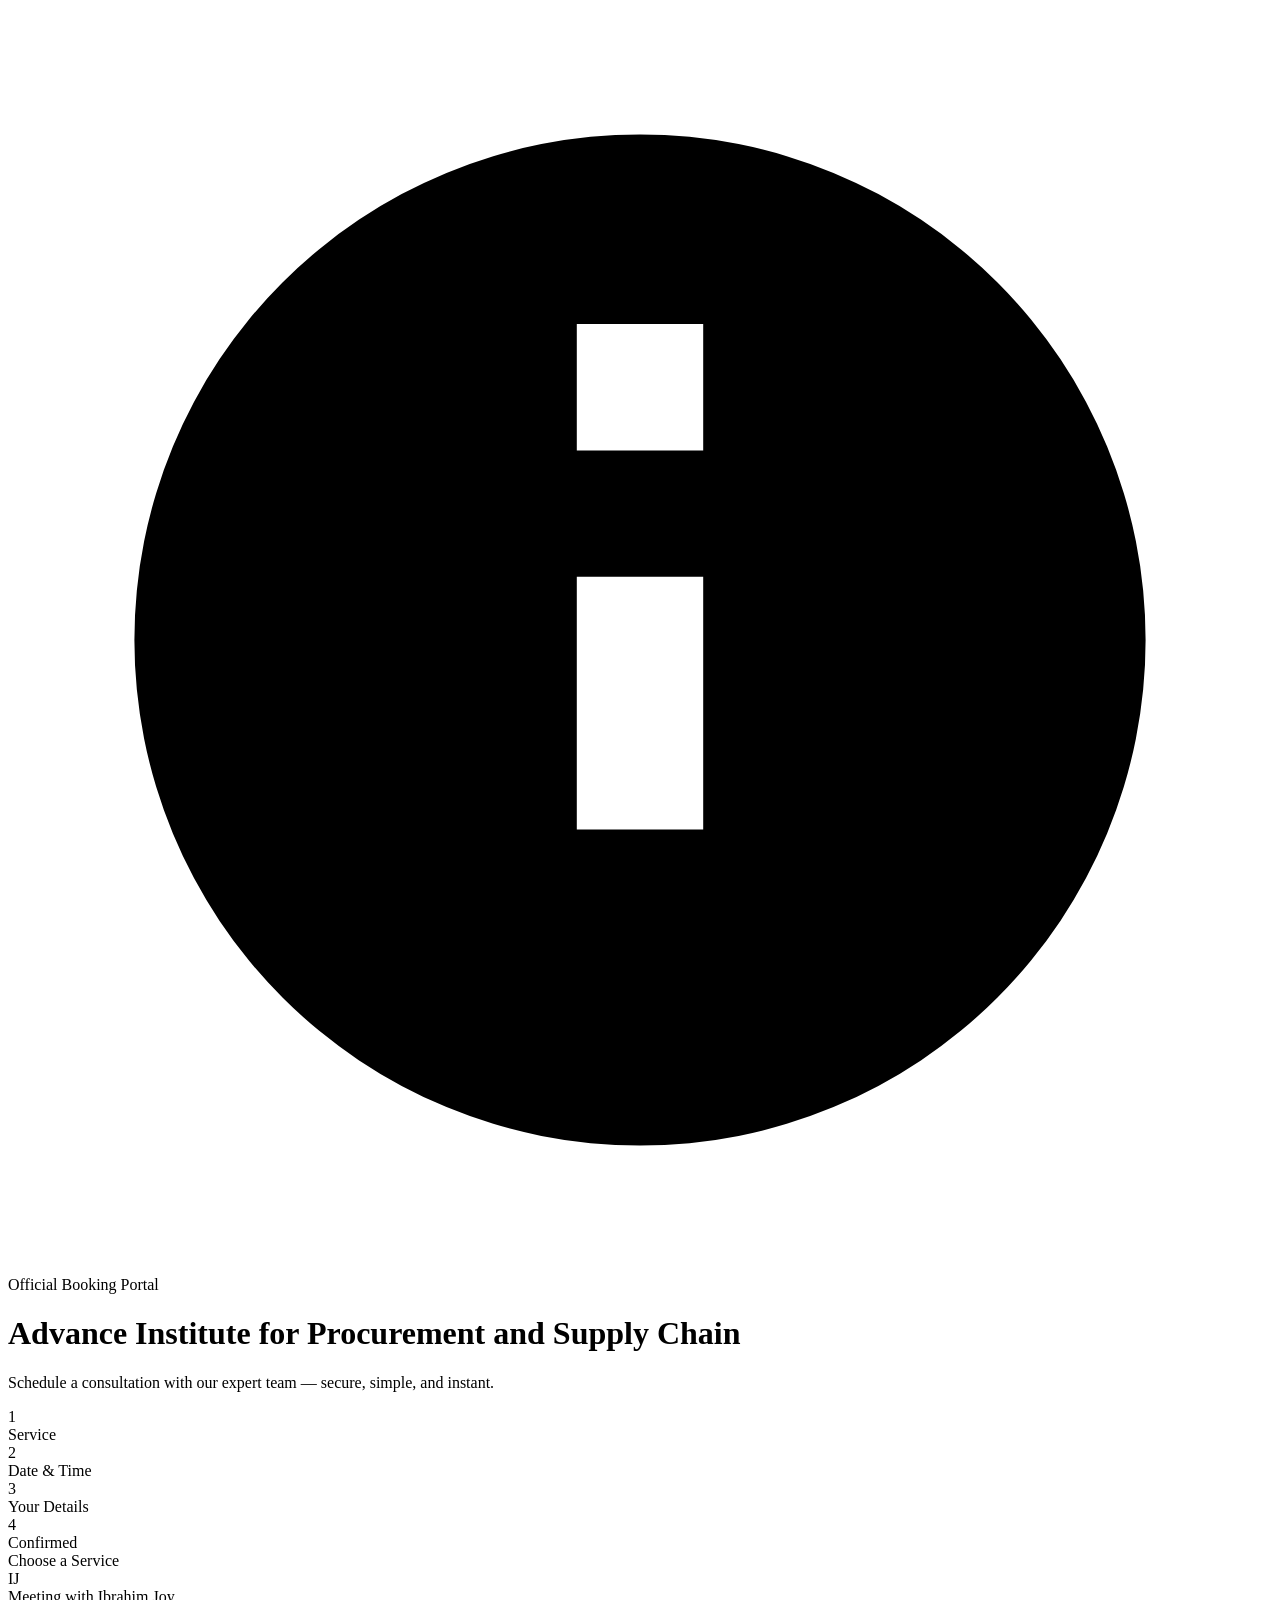
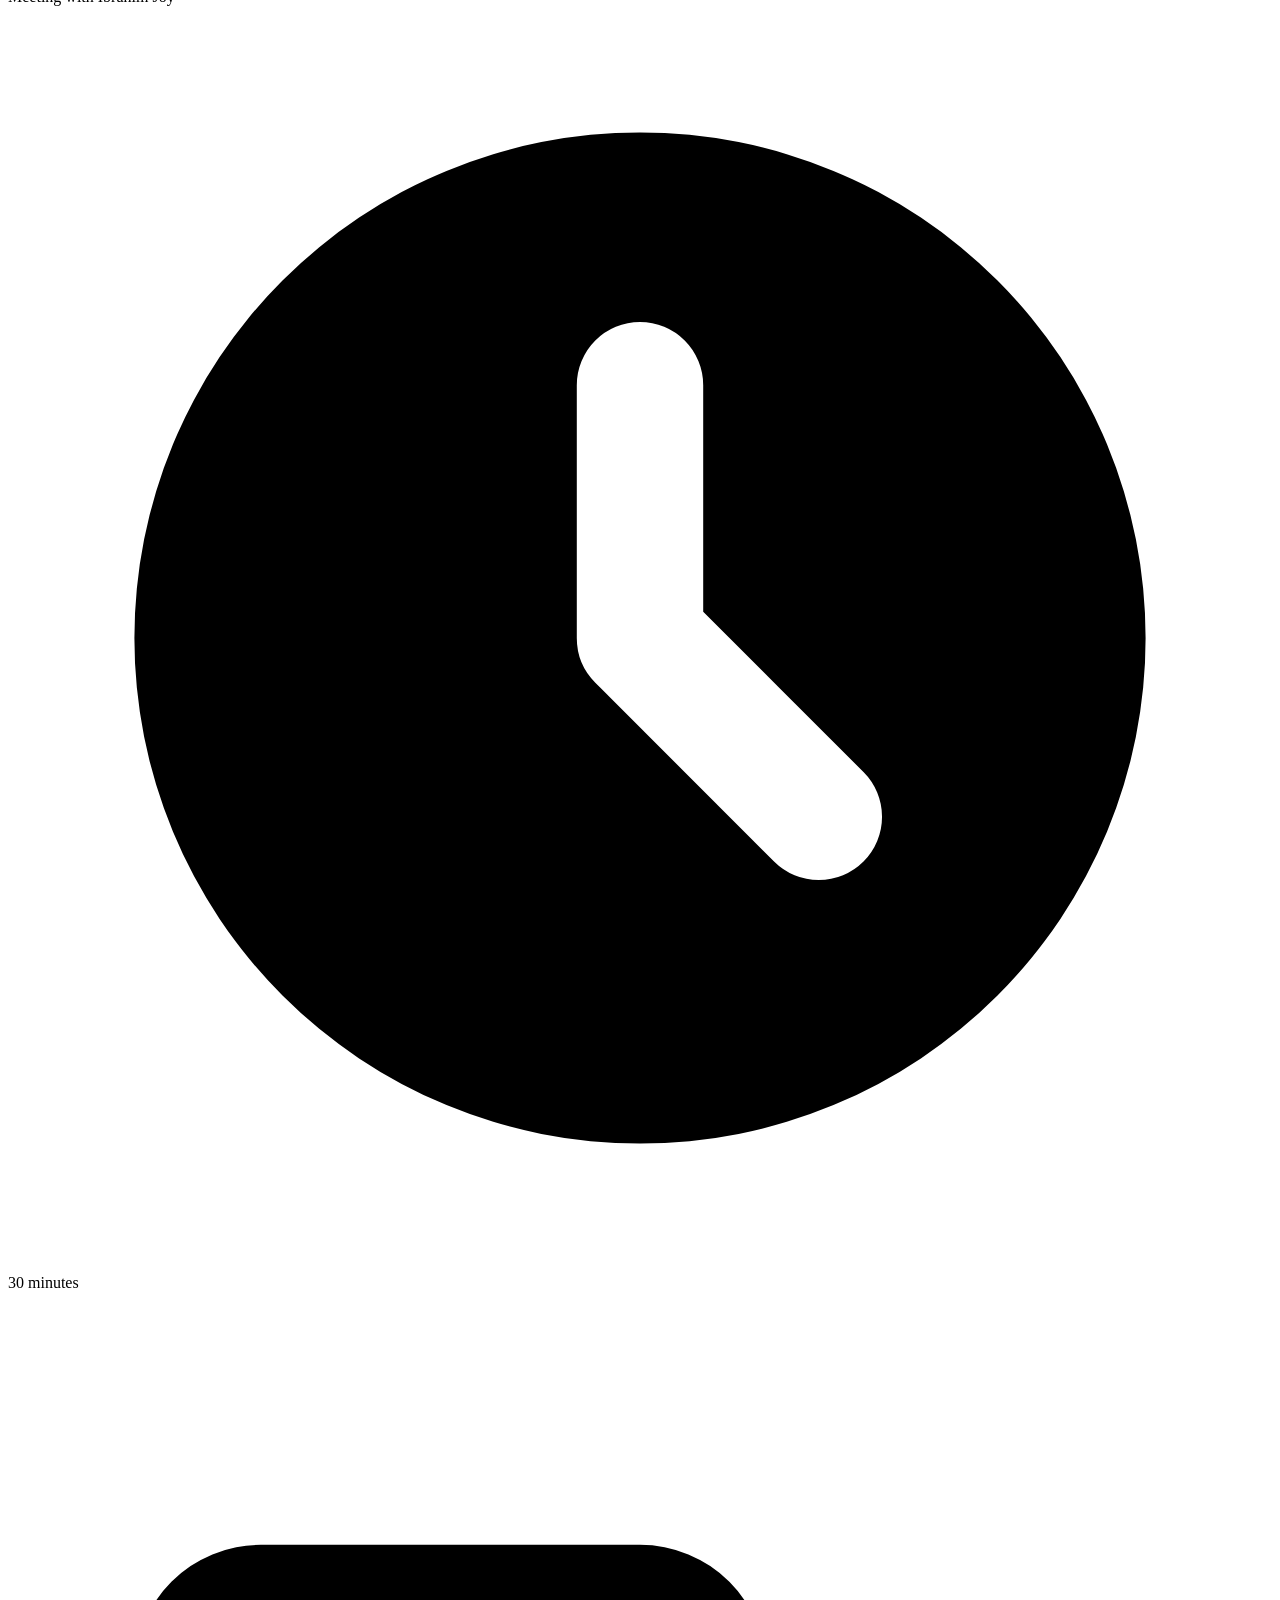
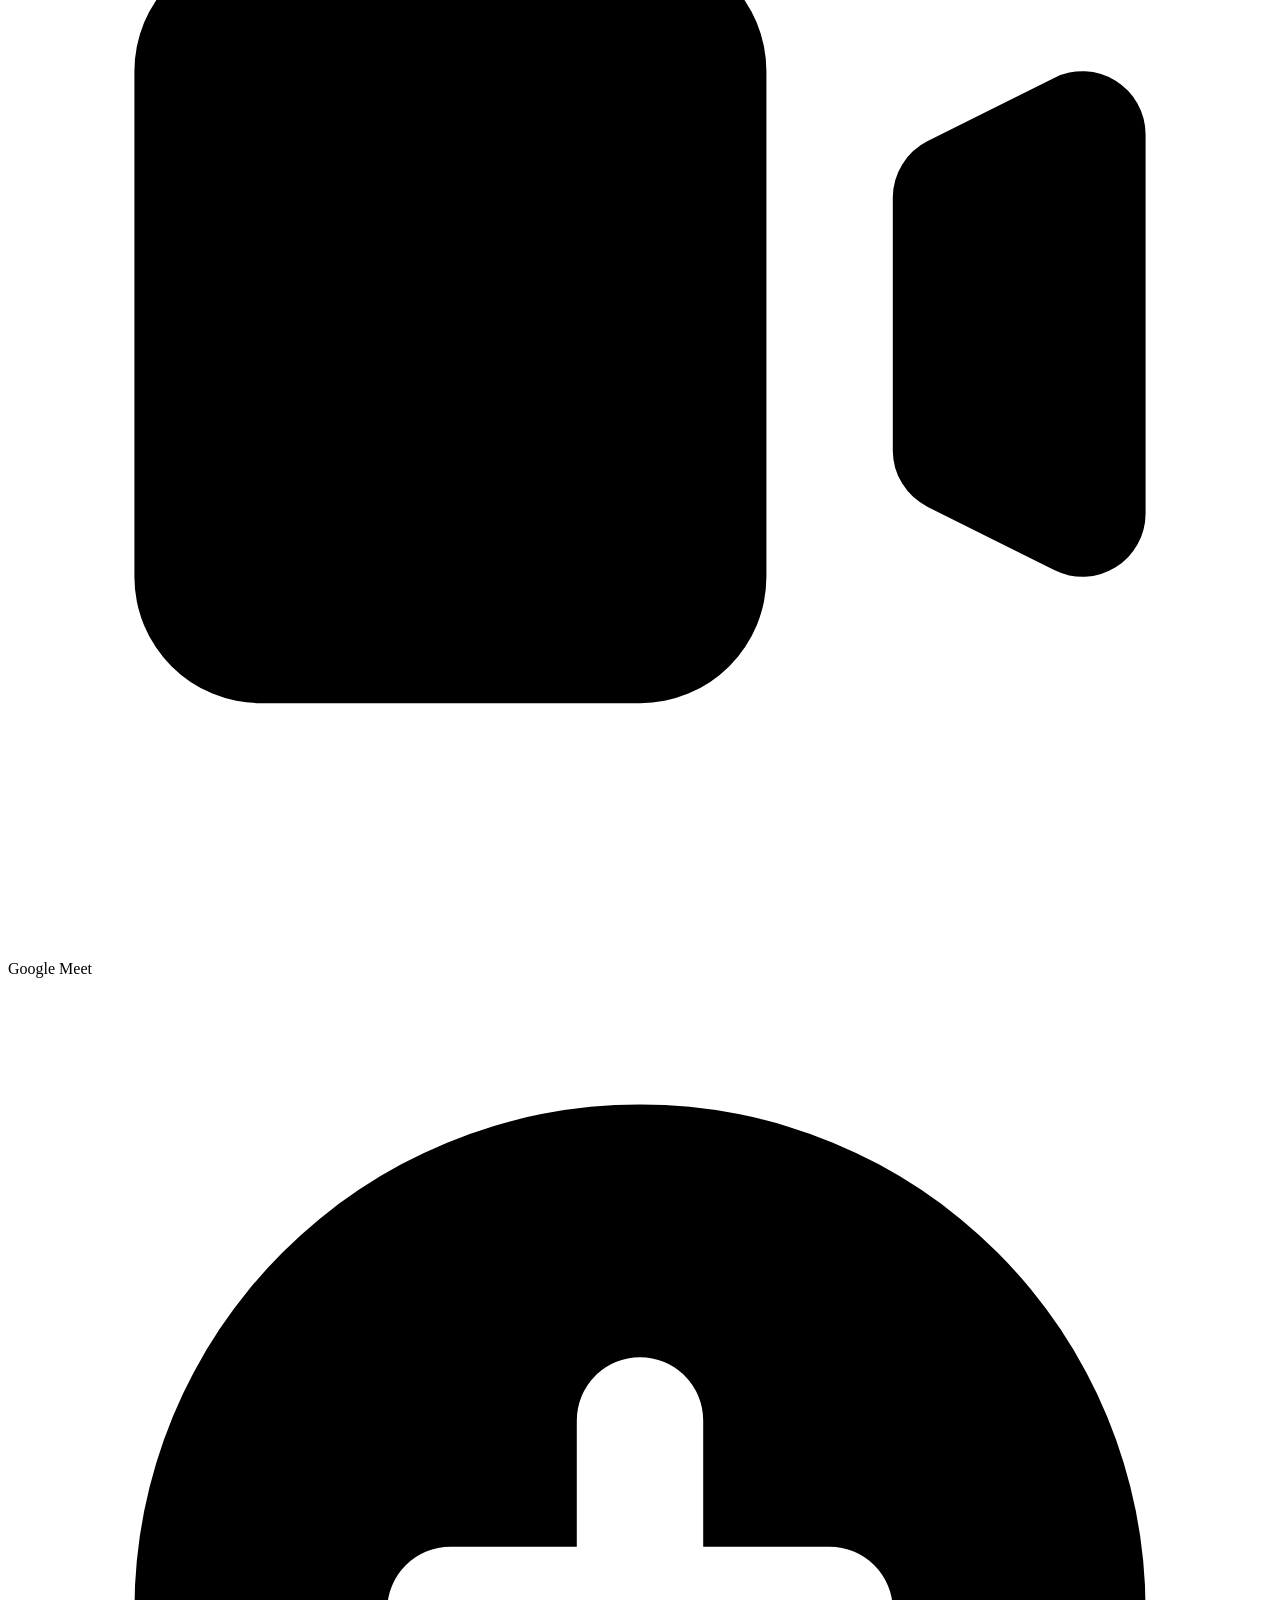
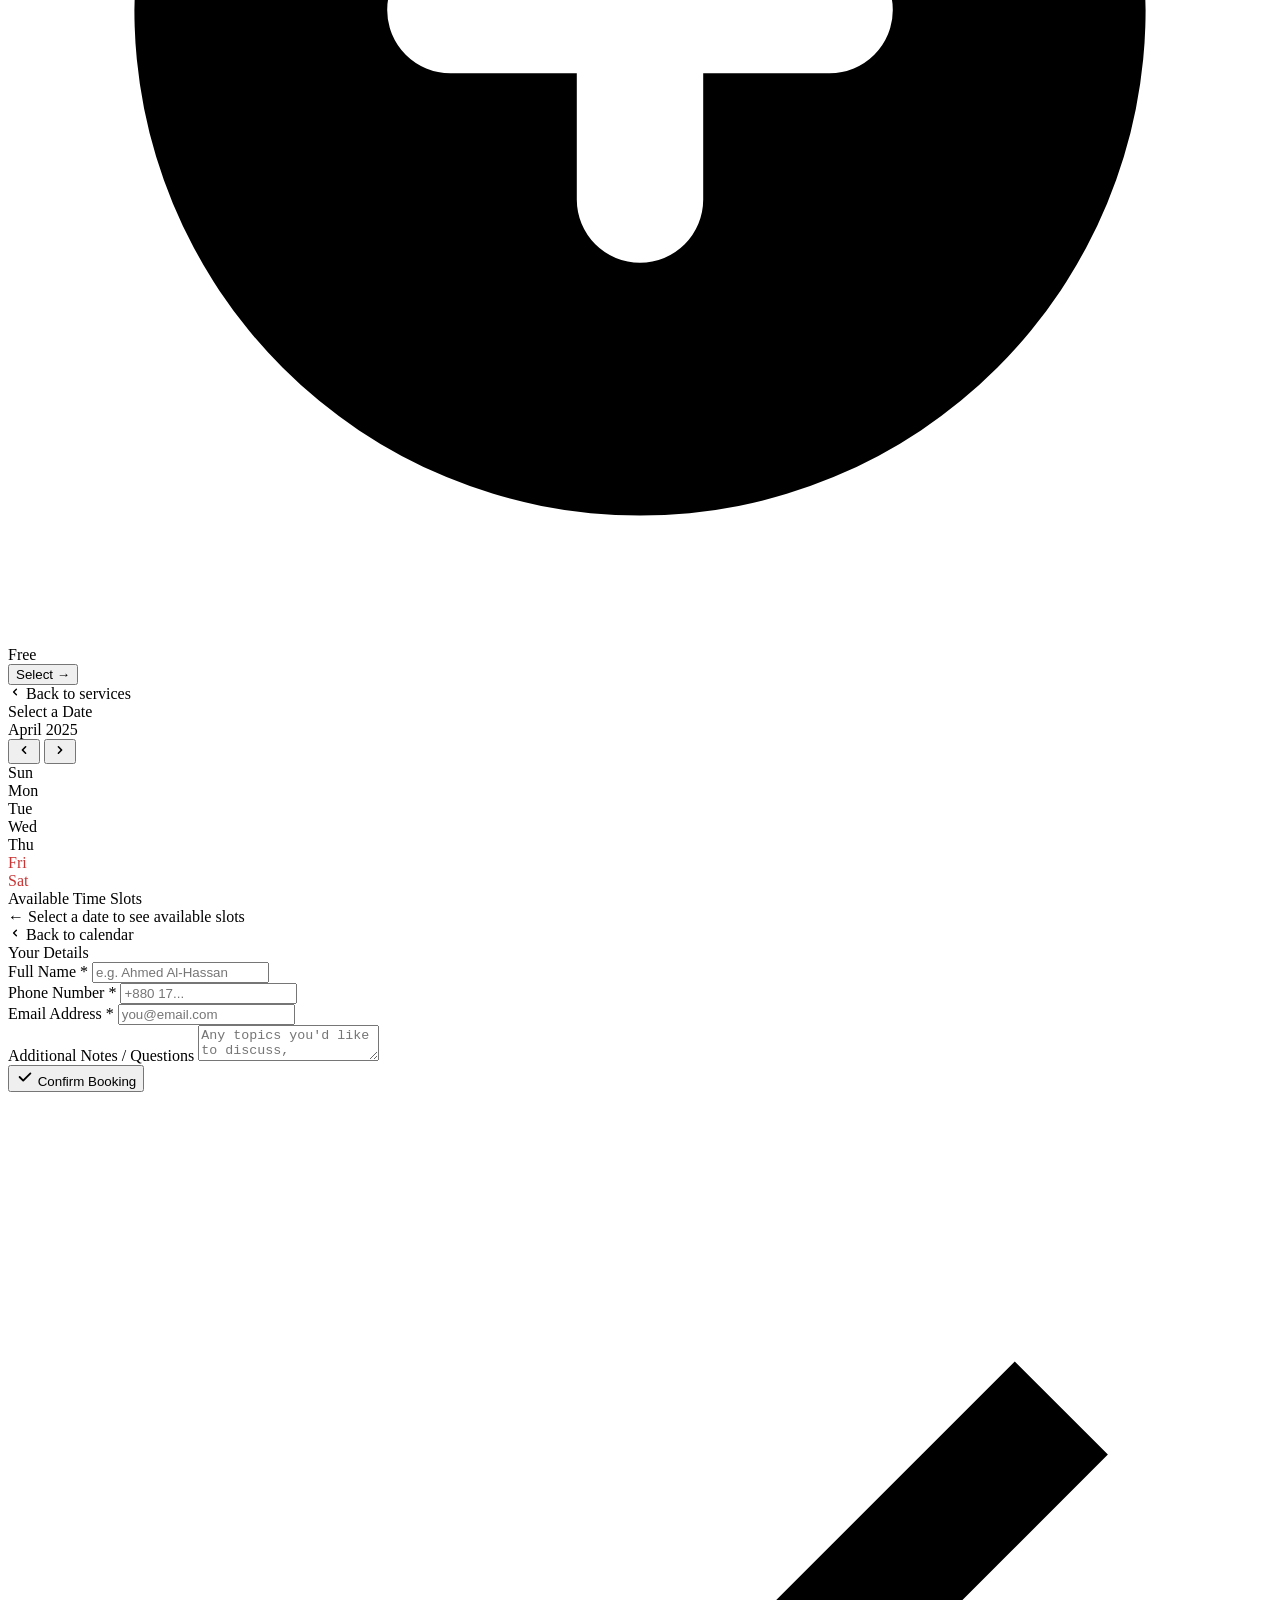
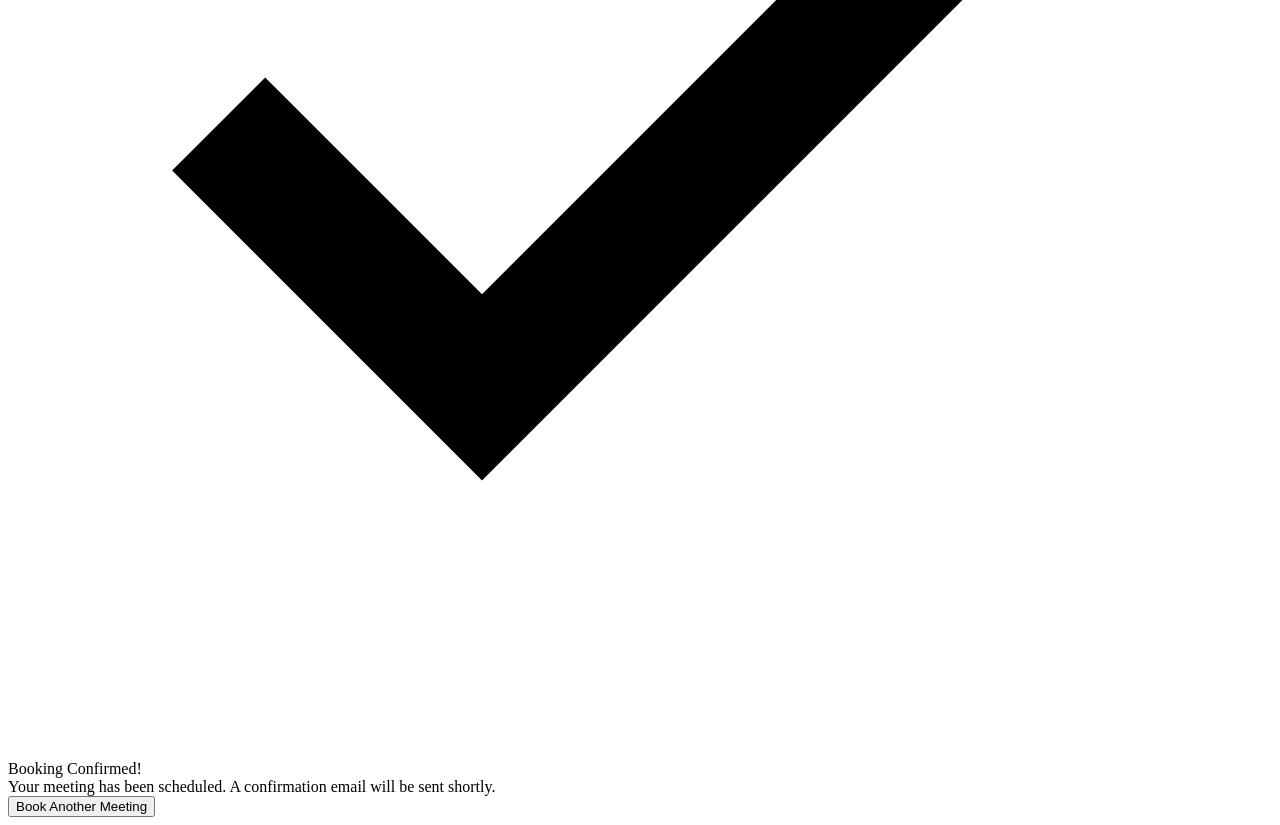
==== index.html @ 9a32832f "Create index.html" ====
<!DOCTYPE html>
<html lang="en">
<head>
  <meta charset="UTF-8" />
  <meta name="viewport" content="width=device-width, initial-scale=1.0" />
  <title>Book a Meeting – Advance Institute for Procurement and Supply Chain</title>
  <link href="https://fonts.googleapis.com/css2?family=Playfair+Display:wght@500;600&family=DM+Sans:wght@300;400;500;600&display=swap" rel="stylesheet" />
  <link rel="stylesheet" href="style.css" />
</head>
<body>

  <!-- ═══════════════ HEADER ═══════════════ -->
  <header>
    <div class="header-inner">
      <div class="header-badge">
        <svg viewBox="0 0 20 20" fill="currentColor"><path d="M10 2a8 8 0 100 16A8 8 0 0010 2zm1 11H9v-4h2v4zm0-6H9V5h2v2z"/></svg>
        Official Booking Portal
      </div>
      <h1>Advance Institute for Procurement and Supply Chain</h1>
      <p class="header-sub">Schedule a consultation with our expert team — secure, simple, and instant.</p>
    </div>
  </header>

  <!-- ═══════════════ MAIN ═══════════════ -->
  <main>

    <!-- STEP INDICATOR -->
    <div class="steps">
      <div class="step active" id="step1-indicator">
        <div class="step-num">1</div><span>Service</span>
      </div>
      <div class="step-line" id="line1"></div>
      <div class="step" id="step2-indicator">
        <div class="step-num">2</div><span>Date &amp; Time</span>
      </div>
      <div class="step-line" id="line2"></div>
      <div class="step" id="step3-indicator">
        <div class="step-num">3</div><span>Your Details</span>
      </div>
      <div class="step-line" id="line3"></div>
      <div class="step" id="step4-indicator">
        <div class="step-num">4</div><span>Confirmed</span>
      </div>
    </div>

    <!-- ── STEP 1: SERVICE ── -->
    <div class="section active" id="section-service">
      <div class="card">
        <div class="card-title">Choose a Service</div>
        <div class="service-item">
          <div class="service-avatar">IJ</div>
          <div class="service-info">
            <div class="service-name">Meeting with Ibrahim Joy</div>
            <div class="service-meta">
              <span class="service-tag">
                <svg viewBox="0 0 20 20" fill="currentColor"><path fill-rule="evenodd" d="M10 18a8 8 0 100-16 8 8 0 000 16zm1-12a1 1 0 10-2 0v4a1 1 0 00.293.707l2.828 2.829a1 1 0 101.415-1.415L11 9.586V6z" clip-rule="evenodd"/></svg>
                30 minutes
              </span>
              <span class="service-tag">
                <svg viewBox="0 0 20 20" fill="currentColor"><path d="M2 6a2 2 0 012-2h6a2 2 0 012 2v8a2 2 0 01-2 2H4a2 2 0 01-2-2V6zM14.553 7.106A1 1 0 0014 8v4a1 1 0 00.553.894l2 1A1 1 0 0018 13V7a1 1 0 00-1.447-.894l-2 1z"/></svg>
                Google Meet
              </span>
              <span class="service-tag">
                <svg viewBox="0 0 20 20" fill="currentColor"><path fill-rule="evenodd" d="M10 18a8 8 0 100-16 8 8 0 000 16zm1-11a1 1 0 10-2 0v2H7a1 1 0 100 2h2v2a1 1 0 102 0v-2h2a1 1 0 100-2h-2V7z" clip-rule="evenodd"/></svg>
                Free
              </span>
            </div>
          </div>
          <button class="btn-select" onclick="goToStep(2)">Select →</button>
        </div>
      </div>
    </div>

    <!-- ── STEP 2: DATE & TIME ── -->
    <div class="section" id="section-datetime">
      <span class="back-link" onclick="goToStep(1)">
        <svg width="14" height="14" viewBox="0 0 20 20" fill="currentColor"><path fill-rule="evenodd" d="M12.707 5.293a1 1 0 010 1.414L9.414 10l3.293 3.293a1 1 0 01-1.414 1.414l-4-4a1 1 0 010-1.414l4-4a1 1 0 011.414 0z" clip-rule="evenodd"/></svg>
        Back to services
      </span>
      <div class="booking-row">
        <!-- Calendar -->
        <div class="card" style="margin-bottom:0">
          <div class="card-title">Select a Date</div>
          <div class="cal-header">
            <div class="cal-month" id="cal-month-label">April 2025</div>
            <div class="cal-nav">
              <button onclick="changeMonth(-1)" title="Previous">
                <svg width="16" height="16" viewBox="0 0 20 20" fill="currentColor"><path fill-rule="evenodd" d="M12.707 5.293a1 1 0 010 1.414L9.414 10l3.293 3.293a1 1 0 01-1.414 1.414l-4-4a1 1 0 010-1.414l4-4a1 1 0 011.414 0z" clip-rule="evenodd"/></svg>
              </button>
              <button onclick="changeMonth(1)" title="Next">
                <svg width="16" height="16" viewBox="0 0 20 20" fill="currentColor"><path fill-rule="evenodd" d="M7.293 14.707a1 1 0 010-1.414L10.586 10 7.293 6.707a1 1 0 011.414-1.414l4 4a1 1 0 010 1.414l-4 4a1 1 0 01-1.414 0z" clip-rule="evenodd"/></svg>
              </button>
            </div>
          </div>
          <div class="cal-grid" id="cal-grid">
            <div class="cal-dow">Sun</div>
            <div class="cal-dow">Mon</div>
            <div class="cal-dow">Tue</div>
            <div class="cal-dow">Wed</div>
            <div class="cal-dow">Thu</div>
            <div class="cal-dow" style="color:#c93535">Fri</div>
            <div class="cal-dow" style="color:#c93535">Sat</div>
          </div>
        </div>
        <!-- Time Slots -->
        <div class="card" style="margin-bottom:0">
          <div class="card-title">Available Time Slots</div>
          <div class="slots-wrap" id="slots-wrap">
            <div class="slots-empty">← Select a date to see available slots</div>
          </div>
        </div>
      </div>
    </div>

    <!-- ── STEP 3: FORM ── -->
    <div class="section" id="section-form">
      <span class="back-link" onclick="goToStep(2)">
        <svg width="14" height="14" viewBox="0 0 20 20" fill="currentColor"><path fill-rule="evenodd" d="M12.707 5.293a1 1 0 010 1.414L9.414 10l3.293 3.293a1 1 0 01-1.414 1.414l-4-4a1 1 0 010-1.414l4-4a1 1 0 011.414 0z" clip-rule="evenodd"/></svg>
        Back to calendar
      </span>
      <div class="card">
        <div class="card-title">Your Details</div>
        <div class="booking-summary" id="booking-summary"></div>
        <div class="form-grid">
          <div class="form-group">
            <label>Full Name <span>*</span></label>
            <input type="text" id="f-name" placeholder="e.g. Ahmed Al-Hassan" autocomplete="name" />
          </div>
          <div class="form-group">
            <label>Phone Number <span>*</span></label>
            <input type="tel" id="f-phone" placeholder="+880 17..." autocomplete="tel" />
          </div>
          <div class="form-group full">
            <label>Email Address <span>*</span></label>
            <input type="email" id="f-email" placeholder="you@email.com" autocomplete="email" />
          </div>
          <div class="form-group full">
            <label>Additional Notes / Questions</label>
            <textarea id="f-notes" placeholder="Any topics you'd like to discuss, questions, or special requirements…"></textarea>
          </div>
        </div>
        <button class="btn-submit" id="submit-btn" onclick="submitBooking()">
          <svg width="18" height="18" viewBox="0 0 20 20" fill="currentColor"><path fill-rule="evenodd" d="M16.707 5.293a1 1 0 010 1.414l-8 8a1 1 0 01-1.414 0l-4-4a1 1 0 011.414-1.414L8 12.586l7.293-7.293a1 1 0 011.414 0z" clip-rule="evenodd"/></svg>
          Confirm Booking
        </button>
      </div>
    </div>

    <!-- ── STEP 4: CONFIRMATION ── -->
    <div class="section" id="section-confirm">
      <div class="card" id="confirm-section">
        <div class="confirm-icon">
          <svg viewBox="0 0 24 24" fill="none" stroke="currentColor" stroke-width="2.5"><polyline points="20 6 9 17 4 12"/></svg>
        </div>
        <div class="confirm-title">Booking Confirmed!</div>
        <div class="confirm-sub">Your meeting has been scheduled. A confirmation email will be sent shortly.</div>
        <div class="confirm-details" id="confirm-details"></div>
        <button class="btn-new" onclick="resetAll()">Book Another Meeting</button>
      </div>
    </div>

  </main>

  <div id="toast"></div>

  <script src="script.js"></script>
</body>
</html>
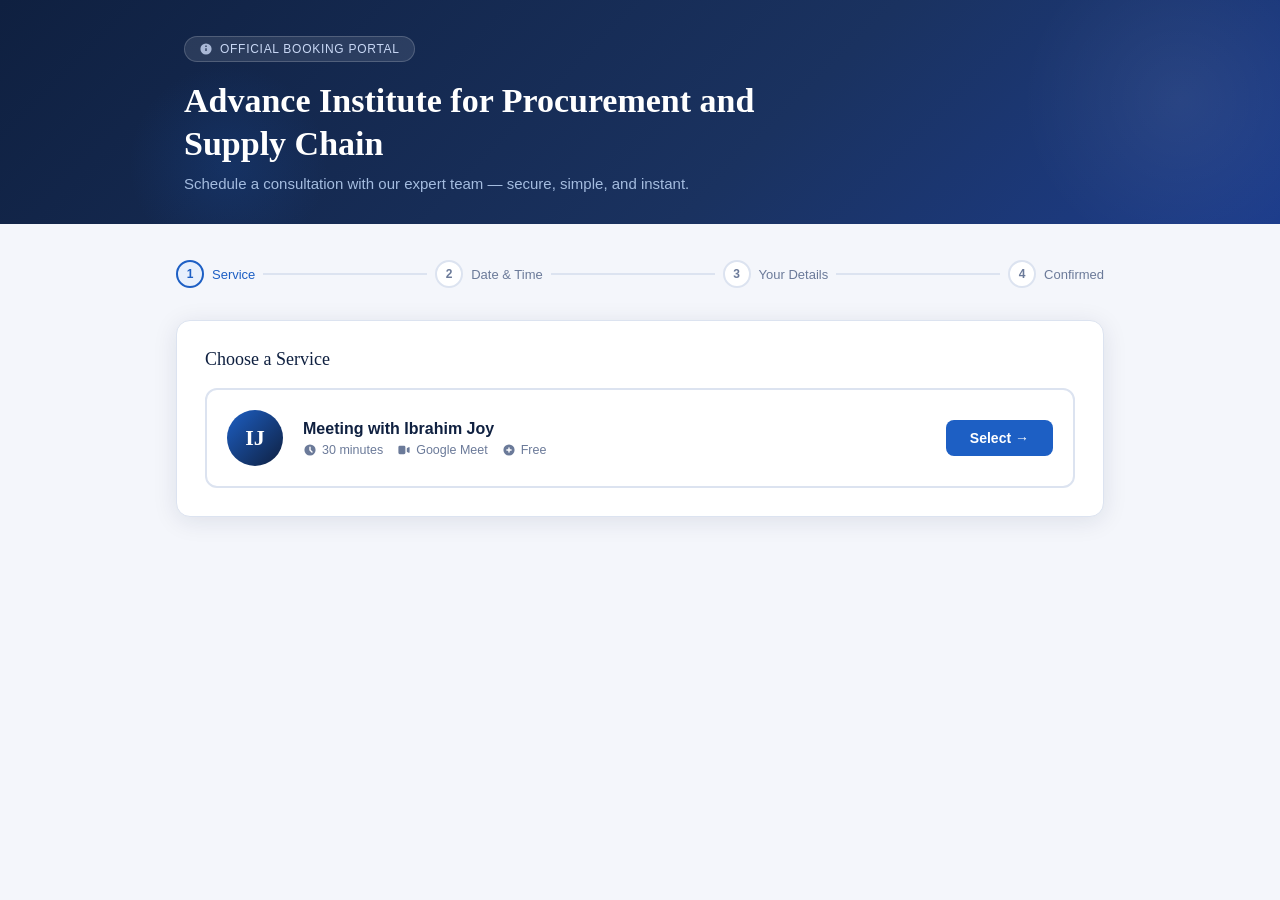
==== commit ca3fe8ef: "Update index.html" ====
--- a/index.html
+++ b/index.html
@@ -3,7 +3,7 @@
 <head>
   <meta charset="UTF-8" />
   <meta name="viewport" content="width=device-width, initial-scale=1.0" />
-  <title>Book a Meeting – Advance Institute for Procurement and Supply Chain</title>
+  <title>Book a Meeting – Advance Institute of Procurement and Supply Chain</title>
   <link href="https://fonts.googleapis.com/css2?family=Playfair+Display:wght@500;600&family=DM+Sans:wght@300;400;500;600&display=swap" rel="stylesheet" />
   <link rel="stylesheet" href="style.css" />
 </head>
--- a/style.css
+++ b/style.css
@@ -0,0 +1,515 @@
+/* ═══════════════════════════════════════════════════════
+   AIPSC Booking System — style.css
+   For: index.html (Public Booking Page)
+═══════════════════════════════════════════════════════ */
+
+/* ── CSS VARIABLES ── */
+:root {
+  --navy:            #0f2040;
+  --navy-mid:        #1a3260;
+  --blue:            #1d5fc4;
+  --blue-light:      #3b7de8;
+  --accent:          #e8a020;
+  --bg:              #f4f6fb;
+  --card:            #ffffff;
+  --border:          #dce3f0;
+  --text:            #1a2340;
+  --text-muted:      #6b7a99;
+  --success:         #1a9e6e;
+  --danger:          #c93535;
+  --slot-avail:      #e8f4ff;
+  --slot-avail-border: #1d5fc4;
+  --slot-booked:     #f5f5f5;
+  --radius:          14px;
+  --shadow:          0 4px 24px rgba(15,32,64,0.10);
+  --shadow-lg:       0 8px 40px rgba(15,32,64,0.16);
+}
+
+/* ── RESET ── */
+*, *::before, *::after {
+  box-sizing: border-box;
+  margin: 0;
+  padding: 0;
+}
+
+body {
+  font-family: 'DM Sans', sans-serif;
+  background: var(--bg);
+  color: var(--text);
+  min-height: 100vh;
+}
+
+/* ════════════════════════════════
+   HEADER
+════════════════════════════════ */
+header {
+  background: linear-gradient(135deg, var(--navy) 0%, var(--navy-mid) 60%, #1d3d8c 100%);
+  color: #fff;
+  padding: 0;
+  position: relative;
+  overflow: hidden;
+}
+header::before {
+  content: '';
+  position: absolute;
+  top: -60px; right: -60px;
+  width: 320px; height: 320px;
+  background: radial-gradient(circle, rgba(255,255,255,0.06) 0%, transparent 70%);
+  border-radius: 50%;
+}
+header::after {
+  content: '';
+  position: absolute;
+  bottom: -40px; left: 10%;
+  width: 200px; height: 200px;
+  background: radial-gradient(circle, rgba(29,95,196,0.18) 0%, transparent 70%);
+  border-radius: 50%;
+}
+
+.header-inner {
+  max-width: 960px;
+  margin: 0 auto;
+  padding: 36px 24px 32px;
+  position: relative;
+  z-index: 1;
+}
+
+.header-badge {
+  display: inline-flex;
+  align-items: center;
+  gap: 7px;
+  background: rgba(255,255,255,0.1);
+  border: 1px solid rgba(255,255,255,0.18);
+  border-radius: 99px;
+  padding: 5px 14px;
+  font-size: 12px;
+  font-weight: 500;
+  letter-spacing: 0.06em;
+  text-transform: uppercase;
+  color: #c9d8f5;
+  margin-bottom: 18px;
+}
+.header-badge svg { width: 14px; height: 14px; opacity: 0.8; }
+
+h1 {
+  font-family: 'Playfair Display', serif;
+  font-size: clamp(22px, 4vw, 34px);
+  font-weight: 600;
+  line-height: 1.25;
+  color: #fff;
+  max-width: 600px;
+}
+
+.header-sub {
+  margin-top: 10px;
+  color: #a4bcdf;
+  font-size: 15px;
+  font-weight: 300;
+}
+
+/* ════════════════════════════════
+   MAIN LAYOUT
+════════════════════════════════ */
+main {
+  max-width: 960px;
+  margin: 0 auto;
+  padding: 36px 16px 60px;
+}
+
+/* ════════════════════════════════
+   STEP INDICATOR
+════════════════════════════════ */
+.steps {
+  display: flex;
+  align-items: center;
+  margin-bottom: 32px;
+}
+.step {
+  display: flex;
+  align-items: center;
+  gap: 8px;
+  font-size: 13px;
+  font-weight: 500;
+  color: var(--text-muted);
+  transition: color 0.3s;
+}
+.step.active { color: var(--blue); }
+.step.done   { color: var(--success); }
+
+.step-num {
+  width: 28px; height: 28px;
+  border-radius: 50%;
+  border: 2px solid var(--border);
+  display: flex; align-items: center; justify-content: center;
+  font-size: 12px; font-weight: 600;
+  background: #fff;
+  transition: all 0.3s;
+}
+.step.active .step-num {
+  border-color: var(--blue);
+  color: var(--blue);
+  background: #e8f0fc;
+}
+.step.done .step-num {
+  border-color: var(--success);
+  background: var(--success);
+  color: #fff;
+}
+
+.step-line {
+  flex: 1;
+  height: 2px;
+  background: var(--border);
+  margin: 0 8px;
+  min-width: 20px;
+}
+.step-line.done { background: var(--success); }
+
+/* ════════════════════════════════
+   CARDS
+════════════════════════════════ */
+.card {
+  background: var(--card);
+  border-radius: var(--radius);
+  box-shadow: var(--shadow);
+  border: 1px solid var(--border);
+  padding: 28px;
+  margin-bottom: 24px;
+}
+.card-title {
+  font-family: 'Playfair Display', serif;
+  font-size: 18px;
+  font-weight: 500;
+  color: var(--navy);
+  margin-bottom: 18px;
+}
+
+/* ════════════════════════════════
+   SERVICE CARD
+════════════════════════════════ */
+.service-item {
+  display: flex;
+  align-items: center;
+  gap: 20px;
+  padding: 20px;
+  border: 2px solid var(--border);
+  border-radius: 12px;
+  transition: border-color 0.2s, box-shadow 0.2s;
+}
+.service-item:hover {
+  border-color: var(--blue-light);
+  box-shadow: 0 2px 12px rgba(29,95,196,0.1);
+}
+
+.service-avatar {
+  width: 56px; height: 56px;
+  border-radius: 50%;
+  background: linear-gradient(135deg, var(--blue) 0%, var(--navy) 100%);
+  display: flex; align-items: center; justify-content: center;
+  color: #fff;
+  font-family: 'Playfair Display', serif;
+  font-size: 22px; font-weight: 600;
+  flex-shrink: 0;
+}
+.service-info { flex: 1; }
+.service-name { font-size: 16px; font-weight: 600; color: var(--navy); }
+.service-meta { display: flex; gap: 14px; margin-top: 5px; flex-wrap: wrap; }
+.service-tag {
+  display: inline-flex; align-items: center; gap: 5px;
+  font-size: 12.5px; color: var(--text-muted);
+}
+.service-tag svg { width: 14px; height: 14px; }
+
+.btn-select {
+  padding: 10px 24px;
+  background: var(--blue);
+  color: #fff;
+  border: none; border-radius: 8px;
+  font-family: 'DM Sans', sans-serif;
+  font-size: 14px; font-weight: 600;
+  cursor: pointer;
+  transition: background 0.2s, transform 0.1s;
+  white-space: nowrap;
+}
+.btn-select:hover  { background: var(--blue-light); }
+.btn-select:active { transform: scale(0.97); }
+
+/* ════════════════════════════════
+   BOOKING ROW (Calendar + Slots)
+════════════════════════════════ */
+.booking-row {
+  display: grid;
+  grid-template-columns: 1fr 1fr;
+  gap: 20px;
+}
+
+/* ════════════════════════════════
+   CALENDAR
+════════════════════════════════ */
+.cal-header {
+  display: flex; align-items: center; justify-content: space-between;
+  margin-bottom: 18px;
+}
+.cal-month {
+  font-family: 'Playfair Display', serif;
+  font-size: 17px; font-weight: 500; color: var(--navy);
+}
+.cal-nav { display: flex; gap: 6px; }
+.cal-nav button {
+  width: 32px; height: 32px;
+  border-radius: 8px;
+  border: 1px solid var(--border);
+  background: #fff;
+  cursor: pointer;
+  display: flex; align-items: center; justify-content: center;
+  transition: background 0.2s;
+}
+.cal-nav button:hover { background: var(--bg); }
+
+.cal-grid {
+  display: grid;
+  grid-template-columns: repeat(7, 1fr);
+  gap: 3px;
+}
+.cal-dow {
+  text-align: center;
+  font-size: 11px; font-weight: 600;
+  color: var(--text-muted);
+  text-transform: uppercase;
+  letter-spacing: 0.04em;
+  padding: 4px 0 8px;
+}
+.cal-day {
+  aspect-ratio: 1;
+  display: flex; align-items: center; justify-content: center;
+  border-radius: 8px;
+  font-size: 13.5px;
+  cursor: pointer;
+  transition: all 0.15s;
+  border: 2px solid transparent;
+  position: relative;
+}
+.cal-day:hover:not(.disabled):not(.past):not(.empty) {
+  background: var(--slot-avail);
+  border-color: var(--blue-light);
+}
+.cal-day.selected  { background: var(--blue); color: #fff; border-color: var(--blue); font-weight: 600; }
+.cal-day.disabled  { color: #ccd3e0; cursor: not-allowed; }
+.cal-day.past      { color: #ccd3e0; cursor: not-allowed; }
+.cal-day.today:not(.selected) { font-weight: 700; color: var(--blue); }
+.cal-day.empty     { cursor: default; }
+
+/* availability dot */
+.cal-day.has-slots::after {
+  content: '';
+  position: absolute; bottom: 3px;
+  width: 4px; height: 4px;
+  border-radius: 50%;
+  background: var(--accent);
+}
+.cal-day.selected::after { background: rgba(255,255,255,0.6); }
+
+/* ════════════════════════════════
+   TIME SLOTS
+════════════════════════════════ */
+.slots-wrap { min-height: 200px; }
+.slots-date-label {
+  font-size: 13px; font-weight: 600;
+  color: var(--text-muted);
+  margin-bottom: 14px;
+  text-transform: uppercase;
+  letter-spacing: 0.05em;
+}
+.slots-tz-note {
+  font-size: 12px; color: var(--text-muted);
+  background: #f4f6fb;
+  border-radius: 6px;
+  padding: 7px 10px;
+  margin-bottom: 12px;
+}
+.slots-grid {
+  display: grid;
+  grid-template-columns: 1fr 1fr;
+  gap: 8px;
+}
+.slot-btn {
+  padding: 11px 6px;
+  border: 2px solid var(--slot-avail-border);
+  border-radius: 9px;
+  background: var(--slot-avail);
+  color: var(--blue);
+  font-family: 'DM Sans', sans-serif;
+  font-size: 13px; font-weight: 600;
+  cursor: pointer; text-align: center;
+  transition: all 0.15s;
+  line-height: 1.35;
+}
+.slot-btn:hover         { background: var(--blue); color: #fff; border-color: var(--blue); }
+.slot-btn.booked        { border-color: var(--border); background: var(--slot-booked); color: #bbb; cursor: not-allowed; font-weight: 400; text-decoration: line-through; }
+.slot-btn.selected-slot { background: var(--blue); color: #fff; border-color: var(--blue); }
+.slots-empty            { color: var(--text-muted); font-size: 14px; padding: 28px 0; text-align: center; }
+
+/* ════════════════════════════════
+   BOOKING FORM
+════════════════════════════════ */
+.form-grid {
+  display: grid;
+  grid-template-columns: 1fr 1fr;
+  gap: 16px;
+}
+.form-group { display: flex; flex-direction: column; gap: 6px; }
+.form-group.full { grid-column: 1 / -1; }
+
+label { font-size: 13px; font-weight: 600; color: var(--navy); }
+label span { color: var(--danger); margin-left: 2px; }
+
+input, textarea {
+  padding: 11px 14px;
+  border: 1.5px solid var(--border);
+  border-radius: 9px;
+  font-family: 'DM Sans', sans-serif;
+  font-size: 14px; color: var(--text);
+  background: #fcfdff;
+  outline: none;
+  transition: border-color 0.2s, box-shadow 0.2s;
+}
+input:focus, textarea:focus {
+  border-color: var(--blue);
+  box-shadow: 0 0 0 3px rgba(29,95,196,0.1);
+}
+textarea { resize: vertical; min-height: 80px; }
+
+.booking-summary {
+  background: var(--bg);
+  border-radius: 10px; border: 1px solid var(--border);
+  padding: 14px 16px; margin-bottom: 20px;
+  display: flex; flex-wrap: wrap; gap: 10px 28px;
+}
+.summary-item { font-size: 13px; }
+.summary-label { color: var(--text-muted); font-weight: 500; }
+.summary-val   { font-weight: 600; color: var(--navy); }
+
+.btn-submit {
+  width: 100%;
+  padding: 14px;
+  background: linear-gradient(135deg, var(--blue) 0%, var(--navy-mid) 100%);
+  color: #fff; border: none; border-radius: 10px;
+  font-family: 'DM Sans', sans-serif;
+  font-size: 15px; font-weight: 600;
+  cursor: pointer;
+  transition: opacity 0.2s, transform 0.1s;
+  margin-top: 4px;
+  display: flex; align-items: center; justify-content: center; gap: 8px;
+}
+.btn-submit:hover   { opacity: 0.92; }
+.btn-submit:active  { transform: scale(0.99); }
+.btn-submit:disabled{ opacity: 0.55; cursor: not-allowed; }
+
+/* ════════════════════════════════
+   CONFIRMATION
+════════════════════════════════ */
+#confirm-section { text-align: center; padding: 52px 24px; }
+
+.confirm-icon {
+  width: 72px; height: 72px;
+  border-radius: 50%;
+  background: linear-gradient(135deg, #1a9e6e 0%, #0d7a52 100%);
+  display: flex; align-items: center; justify-content: center;
+  margin: 0 auto 24px;
+  box-shadow: 0 8px 24px rgba(26,158,110,0.25);
+}
+.confirm-icon svg { width: 36px; height: 36px; color: #fff; }
+
+.confirm-title {
+  font-family: 'Playfair Display', serif;
+  font-size: 26px; color: var(--navy); margin-bottom: 10px;
+}
+.confirm-sub { color: var(--text-muted); font-size: 15px; margin-bottom: 28px; }
+
+.confirm-details {
+  background: var(--bg);
+  border: 1px solid var(--border);
+  border-radius: var(--radius);
+  padding: 22px 24px;
+  text-align: left;
+  max-width: 460px;
+  margin: 0 auto 28px;
+  display: flex; flex-direction: column; gap: 14px;
+}
+.confirm-row { display: flex; gap: 12px; align-items: flex-start; }
+.confirm-row svg { width: 18px; height: 18px; color: var(--blue); flex-shrink: 0; margin-top: 1px; }
+.confirm-row-val   { font-size: 14px; }
+.confirm-row-label { font-size: 12px; color: var(--text-muted); }
+.confirm-row-main  { font-weight: 600; color: var(--navy); }
+
+.btn-new {
+  padding: 12px 28px;
+  border: 2px solid var(--blue); background: #fff; color: var(--blue);
+  border-radius: 9px;
+  font-family: 'DM Sans', sans-serif;
+  font-size: 14px; font-weight: 600;
+  cursor: pointer; transition: background 0.2s;
+}
+.btn-new:hover { background: #e8f0fc; }
+
+/* ════════════════════════════════
+   BACK LINK
+════════════════════════════════ */
+.back-link {
+  display: inline-flex; align-items: center; gap: 6px;
+  font-size: 13px; color: var(--text-muted);
+  cursor: pointer; margin-bottom: 20px;
+  transition: color 0.2s;
+}
+.back-link:hover { color: var(--blue); }
+
+/* ════════════════════════════════
+   SECTION VISIBILITY
+════════════════════════════════ */
+.section        { display: none; }
+.section.active { display: block; }
+
+/* ════════════════════════════════
+   SPINNER
+════════════════════════════════ */
+.spinner {
+  width: 18px; height: 18px;
+  border: 2.5px solid rgba(255,255,255,0.3);
+  border-top-color: #fff;
+  border-radius: 50%;
+  animation: spin 0.7s linear infinite;
+}
+@keyframes spin { to { transform: rotate(360deg); } }
+
+/* ════════════════════════════════
+   TOAST
+════════════════════════════════ */
+#toast {
+  position: fixed;
+  bottom: 28px; left: 50%;
+  transform: translateX(-50%) translateY(80px);
+  background: var(--navy); color: #fff;
+  padding: 12px 24px;
+  border-radius: 99px;
+  font-size: 14px; font-weight: 500;
+  box-shadow: var(--shadow-lg);
+  transition: transform 0.3s;
+  z-index: 1000;
+  pointer-events: none;
+}
+#toast.show { transform: translateX(-50%) translateY(0); }
+
+/* ════════════════════════════════
+   RESPONSIVE
+════════════════════════════════ */
+@media (max-width: 680px) {
+  .booking-row { grid-template-columns: 1fr; }
+}
+@media (max-width: 520px) {
+  .form-grid { grid-template-columns: 1fr; }
+}
+@media (max-width: 500px) {
+  .card { padding: 18px 14px; }
+  .service-item { flex-wrap: wrap; }
+  .btn-select { width: 100%; }
+}
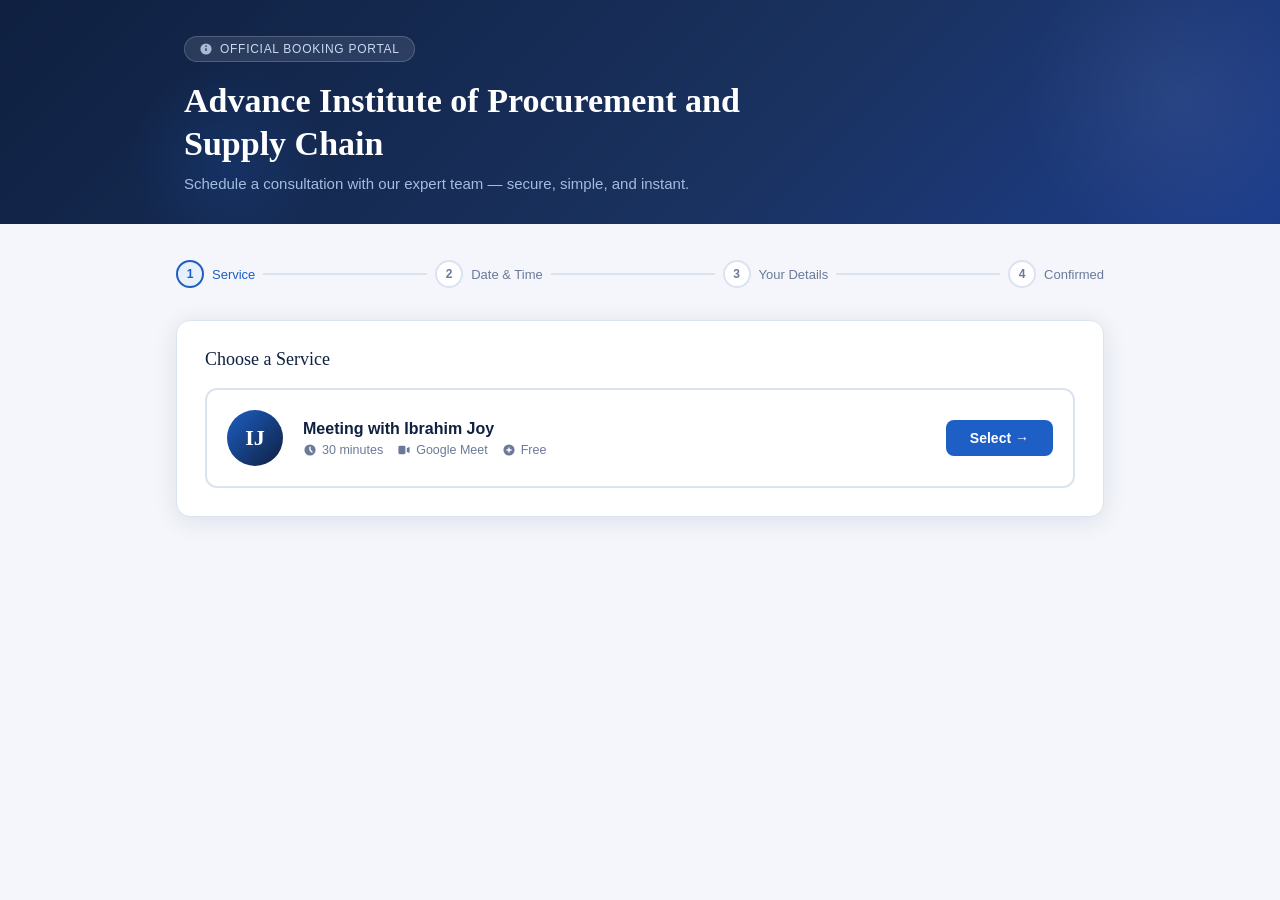
==== commit a6acda1d: "Update index.html" ====
--- a/index.html
+++ b/index.html
@@ -16,7 +16,7 @@
         <svg viewBox="0 0 20 20" fill="currentColor"><path d="M10 2a8 8 0 100 16A8 8 0 0010 2zm1 11H9v-4h2v4zm0-6H9V5h2v2z"/></svg>
         Official Booking Portal
       </div>
-      <h1>Advance Institute for Procurement and Supply Chain</h1>
+      <h1>Advance Institute of Procurement and Supply Chain</h1>
       <p class="header-sub">Schedule a consultation with our expert team — secure, simple, and instant.</p>
     </div>
   </header>
